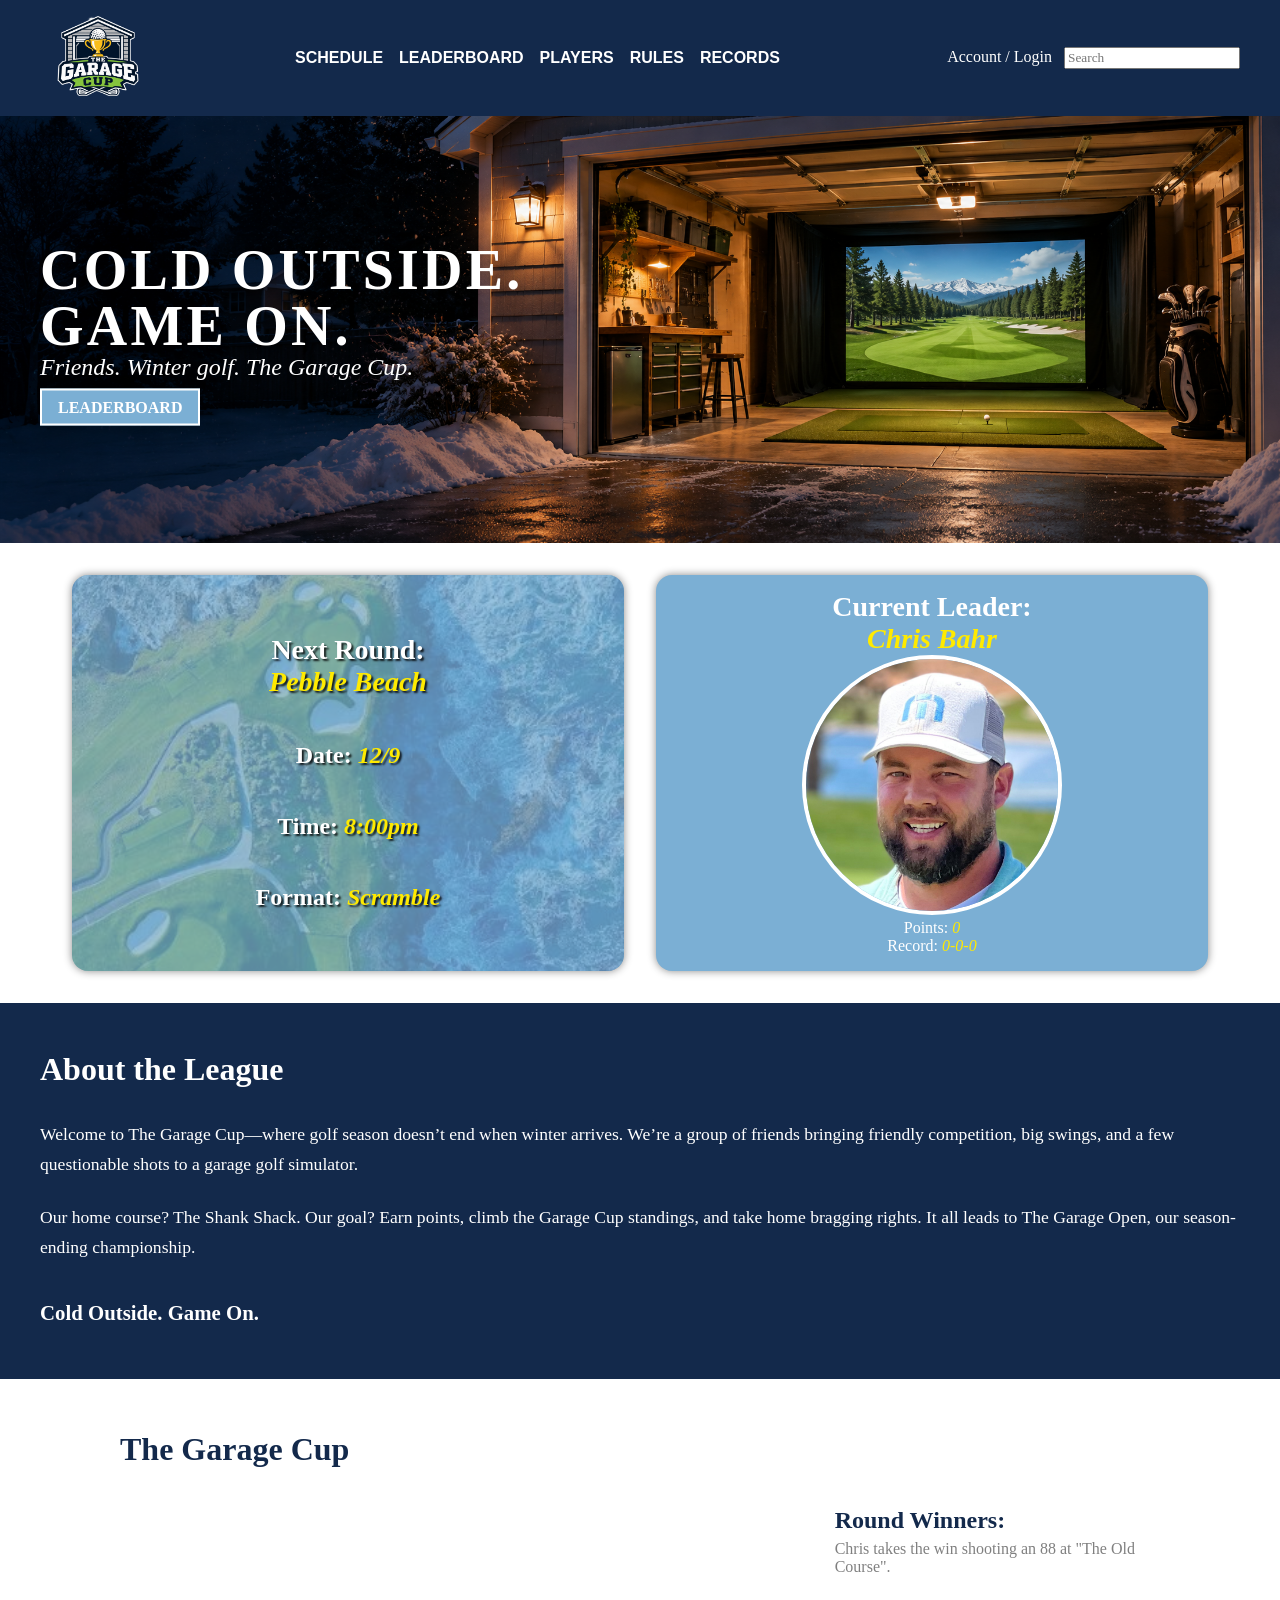
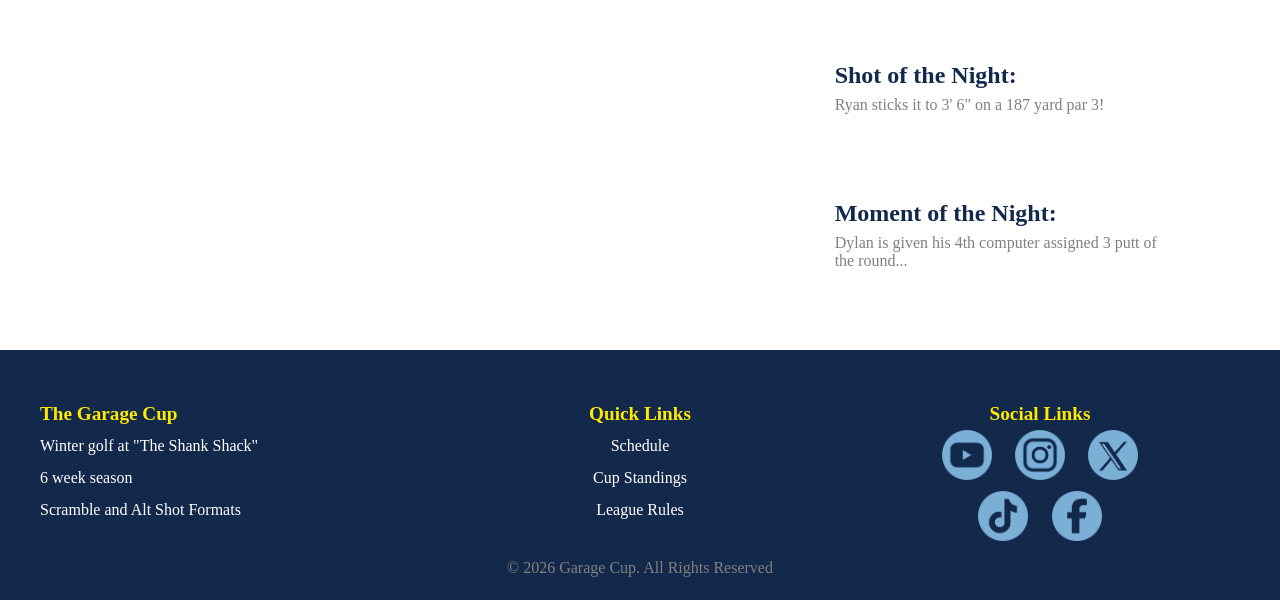
==== index.html @ 235967ee "initial website" ====
<!DOCTYPE html>
<html lang="en">
<head>
    <meta charset="UTF-8">
    <meta name="viewport" content="width=device-width, initial-scale=1.0">
    <title>Golf League</title>
    <script src="js/script.js" defer></script>
    <link rel="stylesheet" href="css/style.css">

</head>
<body>
    <header>
        <div class="headerContainer">
            <a href="index.html"><img src="images/logo.png" alt="" class="logo"></a>
            <button class="menuToggle" type="button" aria-expanded="false" aria-controls="mobileMenu" aria-label="Open navigation menu">
                <span></span>
                <span></span>
                <span></span>
            </button>
            <div class="rightAlign">
                <a href="#">Account / Login</a>
                <input type="text" placeholder="Search">
            </div>
            <div class="mobileMenu" id="mobileMenu">
                <nav>
                    <a href="#">Schedule</a>
                    <a href="#">Leaderboard</a>
                    <a href="#">Players</a>
                    <a href="#">Rules</a>
                    <a href="#">Records</a>
                </nav>
            </div>
        </div>
    </header>
    <main class="mainBanner">
        <div class="bannerText">
            <h2>Cold Outside.<br>Game On.</h2>
            <p>Friends. Winter golf. The Garage Cup.</p>
            <br>
            <a href="#" class="primary-btn">Leaderboard</a>
        </div>
    </main>
    <section class="cardAreas">
        <div class="upcomingEvent">
            <h2>Next Round: <br><span id="nextCourse">Pebble Beach</span></h2>
            <h3>Date: <span id="nextDate">12/9</span></h3>
            <h3>Time: <span id="textTime">8:00pm</span></h3>
            
            <h3>Format: <span id="nextFormat">Scramble</span></h3>
            <img src="images/courses/pebbleBeach.jfif" id="course_bkrd_img" alt="">
        </div>
        <div>
            <h2>Current Leader: <br><span id="playerName">Chris Bahr</span></h2>
            <img src="images/bioPics/chrisBahr.jpg" alt="" id="playerImg" class="bioImg">
            <p></p>
            <p>Points: <span id="pointsTotal">0</span></p>
            <p>Record: <span id="playerRecord">0-0-0</span></p>
            
        </div>
    </section>
    <section class="aboutLeague">
        <div class="maxContainer">
            <h2>About the League</h2>

            <p>
                Welcome to The Garage Cup—where golf season doesn’t end
                when winter arrives. We’re a group of friends bringing
                friendly competition, big swings, and a few questionable
                shots to a garage golf simulator.
            </p>

            <p>
                Our home course? The Shank Shack. Our goal? Earn points,
                climb the Garage Cup standings, and take home bragging
                rights. It all leads to The Garage Open, our season-ending
                championship.
            </p>

            <p class="aboutTagline">
                Cold Outside. Game On.
            </p>
        </div>
    </section>
    <section class="leagueHighlighst">
        <h2>The Garage Cup</h2>
        <div class="video">
            <iframe src="https://www.youtube.com/embed/SbxzBFLwjEA?si=u9vJ6hSSdONb1Ttj" 
            title="YouTube video player" frameborder="0" allow="accelerometer; 
            autoplay; clipboard-write; encrypted-media; gyroscope; picture-in-picture; 
            web-share" referrerpolicy="strict-origin-when-cross-origin" allowfullscreen>
            </iframe>
        </div>
        <div class="roundHighlightInfo">
            <p>Round Winners: <br>
                <span id="roundWinner">Chris takes the win shooting an 88 at "The Old Course".</span>
            </p>
            <p>Shot of the Night: <br>
                <span id="shotOfTheNight">Ryan sticks it to 3' 6" on a 187 yard par 3!</span>
            </p>
            <p>Moment of the Night: <br>
                <span id="momentOfTheNight">Dylan is given his 4th computer assigned 3 putt of the round...</span>
            </p>
        </div>
    </section>
    <footer>
        <div class="col_3_container">
            <div class="leftAlign">
                <p>
                    The Garage Cup 
                    <br>
                    Winter golf at "The Shank Shack"
                    <br>
                    6 week season
                    <br>
                    Scramble and Alt Shot Formats
                </p>
            </div>
            <div>
                <p>
                    Quick Links
                    <br>
                    <a href="#">Schedule</a> <br>
                    <a href="#">Cup Standings</a> <br>
                    <a href="#">League Rules</a>
                </p>
            </div>
            <div class="icons">
                <p>Social Links</p>
                <a href="#"><img src="images/icons/iYoutube.png" alt=""></a>
                <a href="#"><img src="images/icons/iInstagram.png" alt=""></a>
                <a href="#"><img src="images/icons/iX.png" alt=""></a>
                <br>
                <a href="#"><img src="images/icons/iTikTok.png" alt=""></a>
                <a href="#"><img src="images/icons/iFacebook.png" alt=""></a>  
            </div>
        </div>
        <p style="text-align: center; color:gray">&copy; 2026 Garage Cup. All Rights Reserved</p>
    </footer>

</body>
</html>
---- css/style.css ----
* {
    margin:0;
    box-sizing: border-box;
    font-family: tahoma;
}
html {
    font-size: 100%;
    width: 100%;
    overflow-x: hidden;
}
body {
    font-size: 1rem;
    width: 100%;
    overflow-x: hidden;
}
h1 {
    font-size: 2.25rem;
}
h2 {
    font-size: 1.75rem;
}
h3 {
    font-size: 1.5rem;
}
h4 {
    font-size: 1.25rem;
}
h5 {
    font-size: 1.125rem;
}
h6 {
    font-size: 1rem;
}
p {
    font-size: 1rem;
}
a {
    text-decoration: none;
}
.maxContainer {
    max-width: 1200px;
    margin:0 auto;
    position: relative;
}
header {
    width:100%;
    padding:1rem;
    background-color: #13294b;
    user-select: none;
}
.headerContainer {
    max-width: 1200px;
    margin:0 auto;
    display:grid;
    grid-template-columns: 110px 1fr 315px;
    color:white;
    text-align: center;
    align-items: center;
}
.headerContainer > a {
    grid-column: 1;
    grid-row: 1;
}
.menuToggle {
    display: none;
}
.mobileMenu {
    display: contents;
}
.mobileMenu nav {
    grid-column: 2;
    grid-row: 1;
    display: flex;
    align-items: center;
    justify-content: center;
}
.rightAlign {
    grid-column: 3;
    grid-row: 1;
}
nav a {
    text-transform: uppercase;
    font-weight: bold;
    font-size:1rem;
    font-family: arial;
}
header a {
    color:white;
    margin:0 .5rem;
}
.logo {
    height:80px;
    text-align: left;
}
.rightAlign {
    text-align: right;
}
.leftAlign {
    text-align: left;
}
footer {
    background-color: #13294b;
    padding:3rem 1rem 1rem 1rem;
    line-height: 2;
}
footer a {
    color:white;
}
footer div p::first-line {
    font-weight: bold;
    font-size: 1.2rem;
    color:#ffea00;
    line-height: 1.7;
}
.col_3_container {
    max-width: 1200px;
    margin:0 auto;
    display:grid;
    grid-template-columns: 1fr 1fr 1fr;
    color:white;
    text-align: center;
}
.icons img {
    width:50px;
}
.icons a {
    margin:0 .6rem;
}
.mainBanner {
    width:100%;
    aspect-ratio: 3/1;
    background-image: url(../images/banner.png);
    background-size: cover;
    position: relative;
}
.bannerText {
    color:white;
    position:absolute;
    top:50%;
    left:50%;
    max-width: 1200px;
    width:100%;
    transform:translate(-50%, -50%);
    user-select: none;
}
.bannerText h2{
    text-transform: uppercase;
    letter-spacing: .2rem;
    font-size: 3.5rem;
    line-height: 1;
}
.bannerText p {
    font-style: italic;
    font-size: 1.5rem;
}
.primary-btn {
    background-color: #7bafd4;
    border:2px solid white;
    color:white;
    padding:.5rem 1rem;
    text-transform: uppercase;
    font-weight: 600;
}
.cardAreas {
    display:grid;
    grid-template-columns: 1fr 1fr;
    max-width: 1200px;
    margin:0 auto;
    padding:1rem;
    text-align: center;
}
.cardAreas div {
    padding:1rem;
    background:#7bafd4;
    margin:1rem;
    border-radius: 1rem;
    box-shadow: 0px 0px 8px rgba(0, 0, 0, 0.465);
    color:white;
    position: relative;
    overflow: hidden;
}
.cardAreas .upcomingEvent h2, .cardAreas .upcomingEvent h3 {
    z-index: 1;
    position: relative;
    text-shadow: 2px 2px 2px rgba(0, 0, 0, 0.836);
}
.cardAreas span {
    font-style: italic;
    color:#ffea00;
}
.cardAreas .upcomingEvent {
    display: flex;
    flex-direction: column;
    justify-content: space-evenly;
}
.bioImg {
    width:50%;
    height: auto;
    aspect-ratio: 1/1;
    object-fit: cover;
    border-radius: 50%;
    border:4px solid white;
}
#course_bkrd_img {
    position: absolute;
    width:100%;
    height:100%;
    object-fit: cover;
    top:0;
    left: 0;
    z-index: 0;
    opacity: .25;
}
.aboutLeague {
    padding: 3rem 1rem;
    background-color: #13294b;
    border-bottom:4px solid white;
}
.aboutLeague h2 {
    margin-bottom: 2rem;
    color: #ffffff;
    font-size: 2rem;
}
.aboutLeague p {
    margin-bottom: 1.5rem;
    color: #ffffff;
    font-size: 1.1rem;
    line-height: 1.7;
}
.aboutLeague .aboutTagline {
    margin-top: 2rem;
    margin-bottom: 0;
    color: #ffffff;
    font-weight: bold;
    font-size: 1.3rem;
}
.leagueHighlighst {
    padding:3rem;
    max-width: 1200px;
    margin:0 auto;
    display:flex;
    flex-wrap: wrap;
}
.leagueHighlighst .video {
    flex: 2;
    margin:2rem;
}
.leagueHighlighst div {
    flex: 1;
    margin:2rem;
}
.leagueHighlighst div iframe {
    width:100%;
    aspect-ratio: 16/9;
    height:auto;
}
.leagueHighlighst .roundHighlightInfo {
    display: flex;
    flex-direction: column;
    justify-content: space-between;
    color: gray;
}
.roundHighlightInfo p::first-line {
    font-weight: bold;
    font-size: 1.5rem;
    color:#13294b;
    line-height: 1.7;
}
.leagueHighlighst h2 {
    flex:100%;
    font-size: 2rem;
    margin-left:2rem;
    color: #13294b;
}






@media (max-width: 900px) {
    .headerContainer {
        grid-template-columns: 80px minmax(0, 1fr) 44px;
    }

    .headerContainer > a {
        grid-column: 1;
        grid-row: 1;
    }

    .logo {
        width: 80px;
        height: 60px;
        object-fit: contain;
    }

    .menuToggle {
        display: flex;
        grid-column: 3;
        grid-row: 1;
        width: 44px;
        height: 44px;
        padding: 10px;
        margin-left: auto;
        border: 1px solid rgba(255, 255, 255, 0.7);
        border-radius: 8px;
        background: transparent;
        flex-direction: column;
        justify-content: space-between;
        cursor: pointer;
    }

    .menuToggle span {
        width: 100%;
        height: 3px;
        border-radius: 3px;
        background: white;
        transition: transform 0.2s ease, opacity 0.2s ease;
    }

    .menuToggle[aria-expanded="true"] span:nth-child(1) {
        transform: translateY(10px) rotate(45deg);
    }

    .menuToggle[aria-expanded="true"] span:nth-child(2) {
        opacity: 0;
    }

    .menuToggle[aria-expanded="true"] span:nth-child(3) {
        transform: translateY(-10px) rotate(-45deg);
    }

    .mobileMenu {
        display: none;
        grid-column: 1 / -1;
        grid-row: 2;
        margin-top: 1rem;
        padding-top: 1rem;
        border-top: 1px solid rgba(255, 255, 255, 0.25);
    }

    .mobileMenu.isOpen {
        display: block;
    }

    .mobileMenu nav {
        display: grid;
        grid-template-columns: 1fr 1fr;
        gap: 0.25rem;
    }

    .mobileMenu nav a {
        padding: 0.65rem 0.25rem;
        margin: 0;
        font-size: 0.85rem;
    }

    .rightAlign {
        grid-column: 2;
        grid-row: 1;
        display: flex;
        flex-direction: column;
        align-items: center;
        justify-content: center;
        gap: 0.35rem;
        margin: 0;
        text-align: center;
    }

    .rightAlign input {
        width: 140px;
        max-width: 100%;
    }

    .mainBanner {
        aspect-ratio: 16 / 9;
    }

    .bannerText {
        padding: 0 1rem;
    }

    .bannerText h2 {
        font-size: 2.25rem;
    }

    .bannerText p {
        font-size: 1.1rem;
    }

    .cardAreas {
        grid-template-columns: 1fr;
    }

    .leagueHighlighst {
        padding: 2rem 1rem;
        flex-direction: column;
    }

    .leagueHighlighst h2 {
        margin-left: 1rem;
    }

    .leagueHighlighst .video,
    .leagueHighlighst div {
        width: 100%;
        margin: 1rem 0;
    }

    .col_3_container {
        grid-template-columns: 1fr;
        gap: 1.5rem;
    }

    .leftAlign {
        text-align: center;
    }
}

@media (max-width: 480px) {
    .headerContainer {
        grid-template-columns: 80px minmax(0, 1fr) 44px;
    }

    .rightAlign input {
        max-width: 180px;
    }

    .bannerText h2 {
        font-size: 1.8rem;
    }

    .bannerText p {
        font-size: 1rem;
    }

    .cardAreas {
        padding: 0.5rem;
    }

    .cardAreas div {
        margin: 0.5rem;
    }

    .aboutLeague {
        padding: 2rem 1.25rem;
    }
}
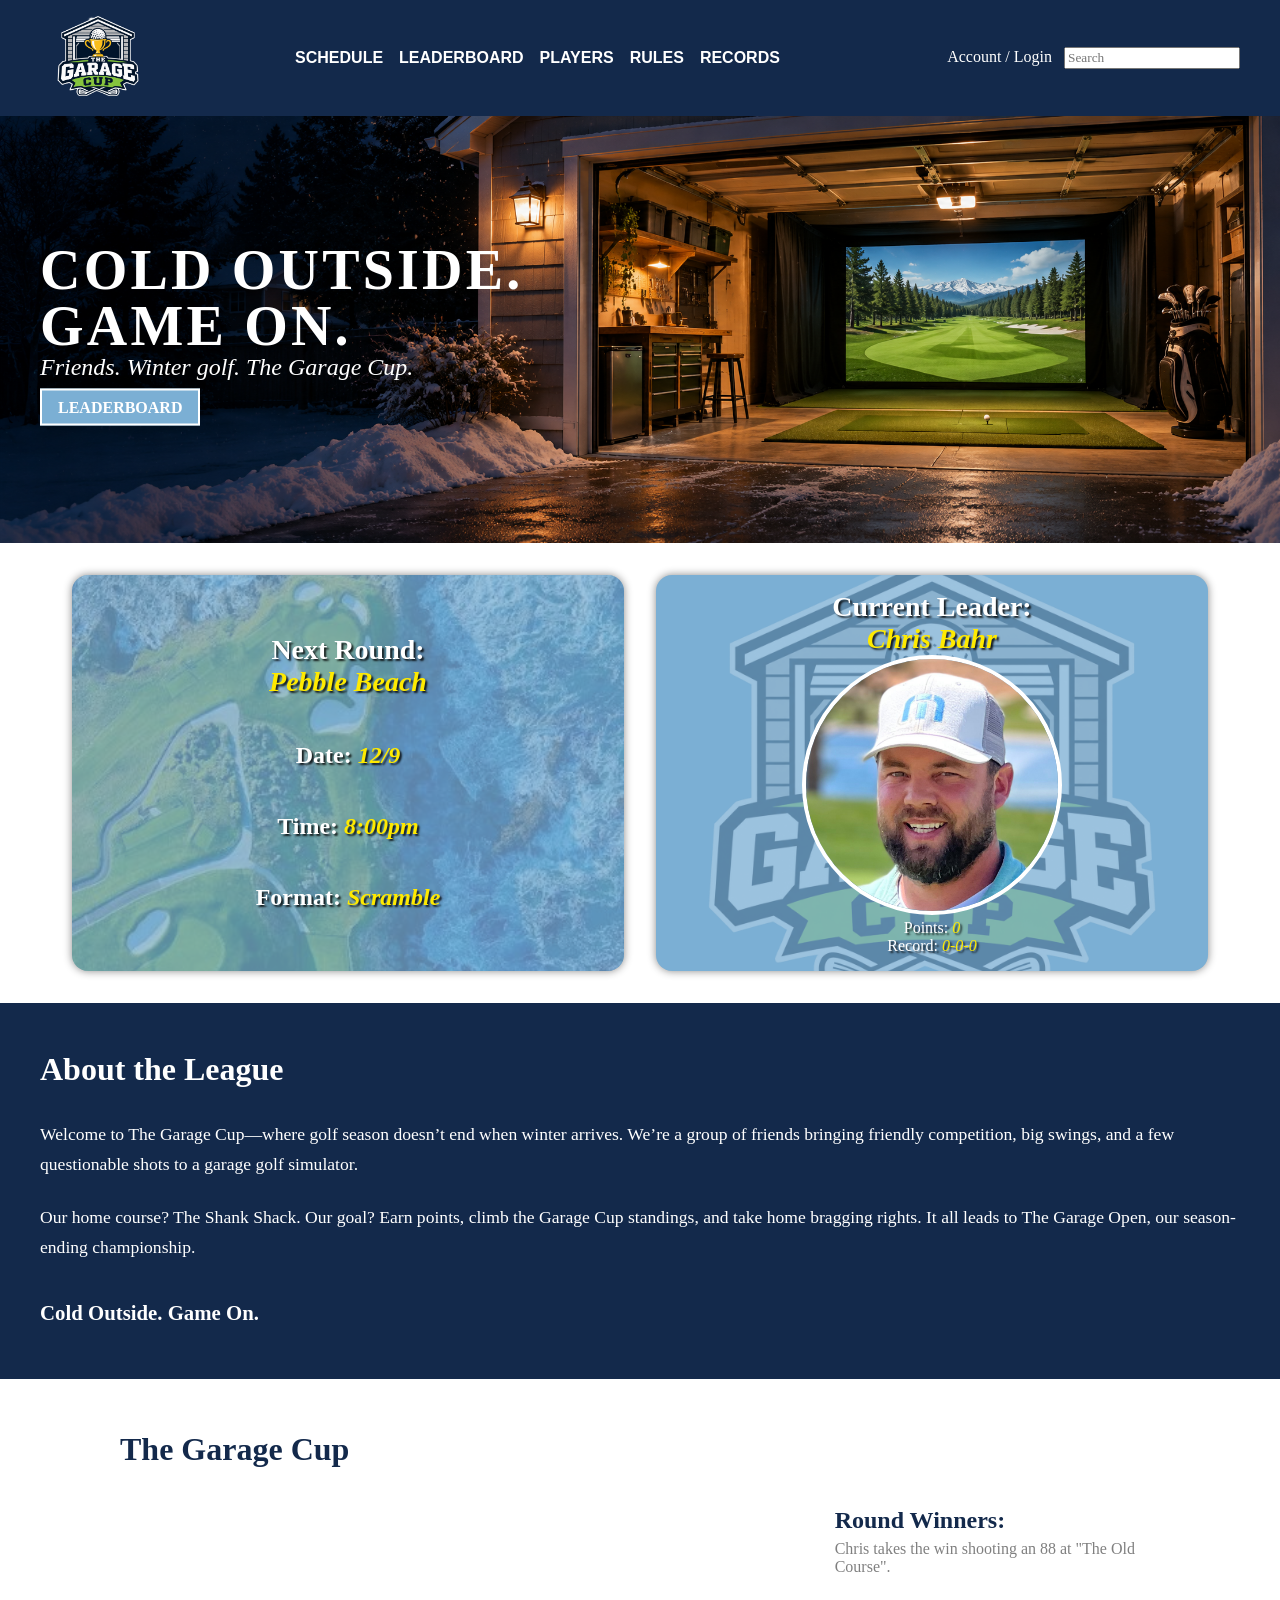
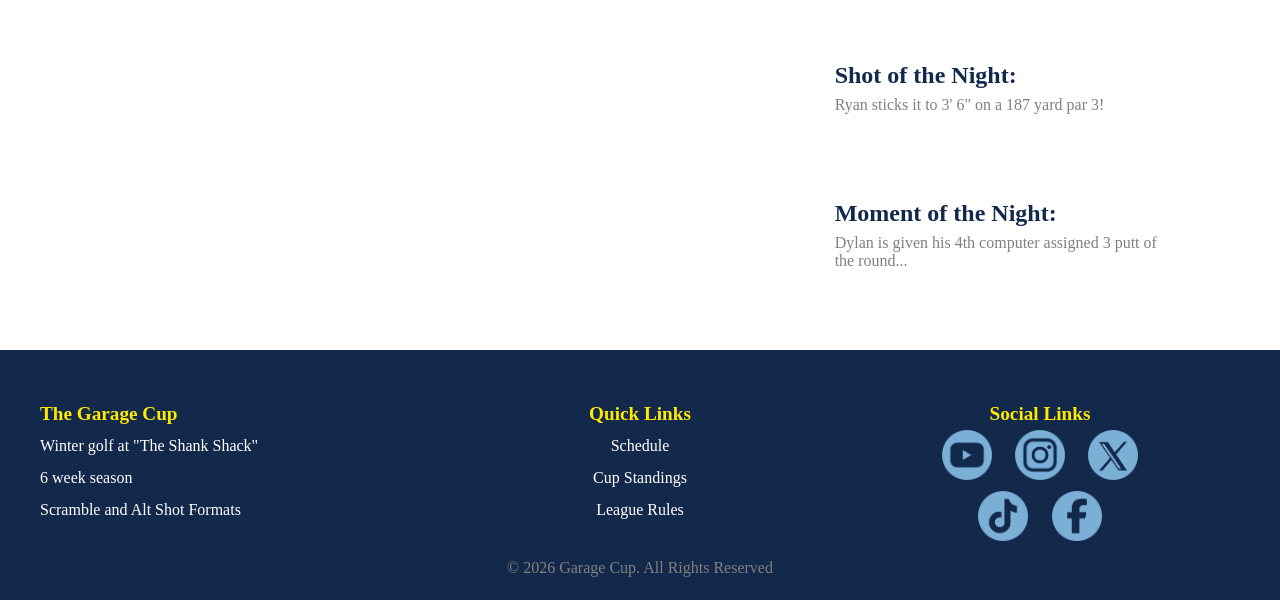
==== commit 120a65b3: "update current Leader" ====
--- a/index.html
+++ b/index.html
@@ -37,7 +37,7 @@
             <h2>Cold Outside.<br>Game On.</h2>
             <p>Friends. Winter golf. The Garage Cup.</p>
             <br>
-            <a href="#" class="primary-btn">Leaderboard</a>
+            <a href="#" class="primary-btn btmBtn">Leaderboard</a>
         </div>
     </main>
     <section class="cardAreas">
@@ -55,7 +55,7 @@
             <p></p>
             <p>Points: <span id="pointsTotal">0</span></p>
             <p>Record: <span id="playerRecord">0-0-0</span></p>
-            
+            <img src="images/logo.png" alt="" id="playerImg_bkrd" >
         </div>
     </section>
     <section class="aboutLeague">
--- a/css/style.css
+++ b/css/style.css
@@ -179,7 +179,7 @@
     position: relative;
     overflow: hidden;
 }
-.cardAreas .upcomingEvent h2, .cardAreas .upcomingEvent h3 {
+.cardAreas h2, .cardAreas h3, .cardAreas p {
     z-index: 1;
     position: relative;
     text-shadow: 2px 2px 2px rgba(0, 0, 0, 0.836);
@@ -200,8 +200,20 @@
     object-fit: cover;
     border-radius: 50%;
     border:4px solid white;
+    position: relative;
+    z-index: 1;
 }
 #course_bkrd_img {
+    position: absolute;
+    width:100%;
+    height:100%;
+    object-fit: cover;
+    top:0;
+    left: 0;
+    z-index: 0;
+    opacity: .25;
+}
+#playerImg_bkrd {
     position: absolute;
     width:100%;
     height:100%;
@@ -373,21 +385,36 @@
     }
 
     .mainBanner {
-        aspect-ratio: 16 / 9;
+        aspect-ratio: 3 / 4;
+        background-position: center;
+        background-image: url(../images/bannerMobile.png);
+        position: relative;
     }
 
     .bannerText {
         padding: 0 1rem;
+        transform:translate(0%, 0%);
+        width:100%;
+        height:100%;
+        position: relative;
+        top:0%;
+        left:0%;
+        text-align: center;
     }
 
     .bannerText h2 {
+        padding-top:1.8rem;
         font-size: 2.25rem;
     }
 
     .bannerText p {
         font-size: 1.1rem;
     }
-
+    .bannerText .btmBtn {
+        position:absolute;
+        bottom:3rem;
+        transform: translate(-50%, 0);
+    }
     .cardAreas {
         grid-template-columns: 1fr;
     }
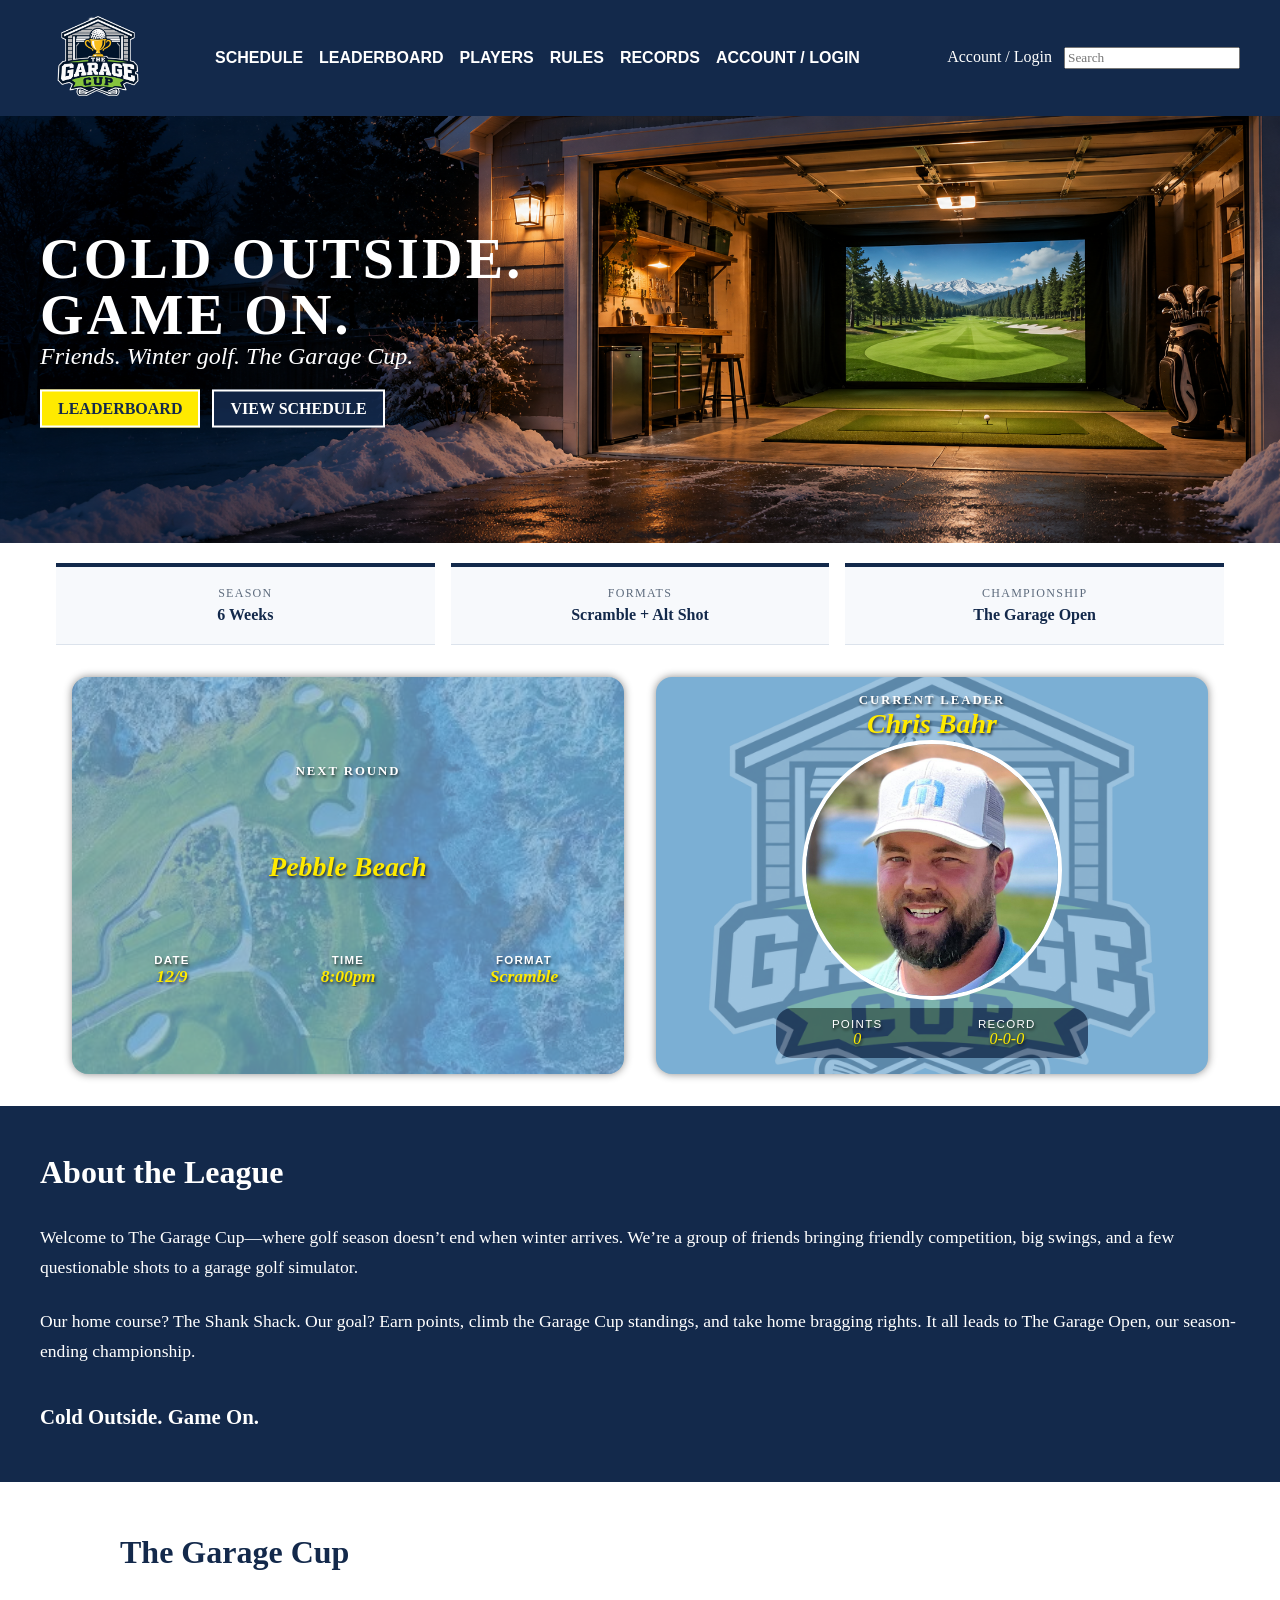
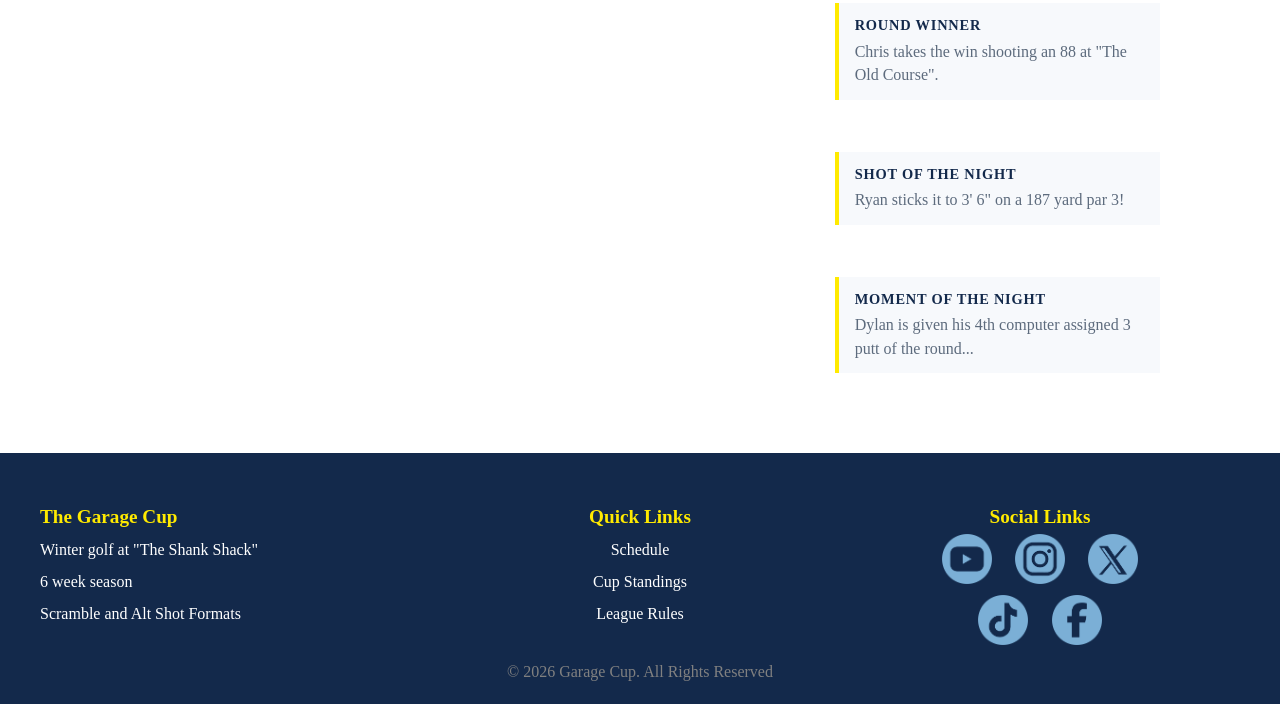
==== commit ec6b079c: "Update homepage layout Co-authored-by: Copilot <223556219+Copilot@users.noreply.github.com>" ====
--- a/index.html
+++ b/index.html
@@ -28,6 +28,7 @@
                     <a href="#">Players</a>
                     <a href="#">Rules</a>
                     <a href="#">Records</a>
+                    <a href="#">Account / Login</a>
                 </nav>
             </div>
         </div>
@@ -36,26 +37,46 @@
         <div class="bannerText">
             <h2>Cold Outside.<br>Game On.</h2>
             <p>Friends. Winter golf. The Garage Cup.</p>
-            <br>
-            <a href="#" class="primary-btn btmBtn">Leaderboard</a>
+            <div class="heroActions">
+                <a href="#" class="primary-btn">Leaderboard</a>
+                <a href="#" class="secondary-btn">View Schedule</a>
+            </div>
         </div>
     </main>
+    <section class="seasonOverview" aria-label="Season overview">
+        <div>
+            <span>Season</span>
+            <strong>6 Weeks</strong>
+        </div>
+        <div>
+            <span>Formats</span>
+            <strong>Scramble + Alt Shot</strong>
+        </div>
+        <div>
+            <span>Championship</span>
+            <strong>The Garage Open</strong>
+        </div>
+    </section>
     <section class="cardAreas">
         <div class="upcomingEvent">
-            <h2>Next Round: <br><span id="nextCourse">Pebble Beach</span></h2>
-            <h3>Date: <span id="nextDate">12/9</span></h3>
-            <h3>Time: <span id="textTime">8:00pm</span></h3>
-            
-            <h3>Format: <span id="nextFormat">Scramble</span></h3>
-            <img src="images/courses/pebbleBeach.jfif" id="course_bkrd_img" alt="">
+            <p class="cardLabel">Next Round</p>
+            <h2><span id="nextCourse">Pebble Beach</span></h2>
+            <div class="cardDetails">
+                <h3><span class="detailLabel">Date</span><span id="nextDate">12/9</span></h3>
+                <h3><span class="detailLabel">Time</span><span id="textTime">8:00pm</span></h3>
+                <h3><span class="detailLabel">Format</span><span id="nextFormat">Scramble</span></h3>
+            </div>
+            <img src="images/courses/pebbleBeach.jfif" id="course_bkrd_img" alt="Pebble Beach golf course">
         </div>
-        <div>
-            <h2>Current Leader: <br><span id="playerName">Chris Bahr</span></h2>
-            <img src="images/bioPics/chrisBahr.jpg" alt="" id="playerImg" class="bioImg">
-            <p></p>
-            <p>Points: <span id="pointsTotal">0</span></p>
-            <p>Record: <span id="playerRecord">0-0-0</span></p>
-            <img src="images/logo.png" alt="" id="playerImg_bkrd" >
+        <div class="leaderCard">
+            <p class="cardLabel">Current Leader</p>
+            <h2><span id="playerName">Chris Bahr</span></h2>
+            <img src="images/bioPics/chrisBahr.jpg" alt="Chris Bahr" id="playerImg" class="bioImg">
+            <div class="leaderStats">
+                <p><span class="detailLabel">Points</span><span id="pointsTotal">0</span></p>
+                <p><span class="detailLabel">Record</span><span id="playerRecord">0-0-0</span></p>
+            </div>
+            <img src="images/logo.png" alt="" id="playerImg_bkrd" aria-hidden="true">
         </div>
     </section>
     <section class="aboutLeague">
@@ -81,25 +102,28 @@
             </p>
         </div>
     </section>
-    <section class="leagueHighlighst">
+    <section class="leagueHighlights">
         <h2>The Garage Cup</h2>
         <div class="video">
-            <iframe src="https://www.youtube.com/embed/SbxzBFLwjEA?si=u9vJ6hSSdONb1Ttj" 
+            <iframe src="https://www.youtube-nocookie.com/embed/SbxzBFLwjEA?si=u9vJ6hSSdONb1Ttj" 
             title="YouTube video player" frameborder="0" allow="accelerometer; 
             autoplay; clipboard-write; encrypted-media; gyroscope; picture-in-picture; 
             web-share" referrerpolicy="strict-origin-when-cross-origin" allowfullscreen>
             </iframe>
         </div>
         <div class="roundHighlightInfo">
-            <p>Round Winners: <br>
-                <span id="roundWinner">Chris takes the win shooting an 88 at "The Old Course".</span>
-            </p>
-            <p>Shot of the Night: <br>
-                <span id="shotOfTheNight">Ryan sticks it to 3' 6" on a 187 yard par 3!</span>
-            </p>
-            <p>Moment of the Night: <br>
-                <span id="momentOfTheNight">Dylan is given his 4th computer assigned 3 putt of the round...</span>
-            </p>
+            <article>
+                <span class="highlightLabel">Round Winner</span>
+                <p id="roundWinner">Chris takes the win shooting an 88 at "The Old Course".</p>
+            </article>
+            <article>
+                <span class="highlightLabel">Shot of the Night</span>
+                <p id="shotOfTheNight">Ryan sticks it to 3' 6" on a 187 yard par 3!</p>
+            </article>
+            <article>
+                <span class="highlightLabel">Moment of the Night</span>
+                <p id="momentOfTheNight">Dylan is given his 4th computer assigned 3 putt of the round...</p>
+            </article>
         </div>
     </section>
     <footer>
--- a/css/style.css
+++ b/css/style.css
@@ -154,12 +154,55 @@
     font-size: 1.5rem;
 }
 .primary-btn {
-    background-color: #7bafd4;
+    background-color: #ffea00;
     border:2px solid white;
-    color:white;
+    color:#13294b;
     padding:.5rem 1rem;
     text-transform: uppercase;
     font-weight: 600;
+    position: relative;
+    z-index: 1;
+}
+.secondary-btn {
+    background-color: rgba(19, 41, 75, 0.9);
+    border: 2px solid white;
+    color: white;
+    padding: .5rem 1rem;
+    text-transform: uppercase;
+    font-weight: 600;
+}
+.heroActions {
+    display: flex;
+    gap: .75rem;
+    margin-top: 1.25rem;
+}
+.seasonOverview {
+    max-width: 1200px;
+    margin: 0 auto;
+    padding: 1.25rem 1rem 0;
+    display: grid;
+    grid-template-columns: repeat(3, 1fr);
+    gap: 1rem;
+}
+.seasonOverview div {
+    min-height: 82px;
+    display: flex;
+    flex-direction: column;
+    justify-content: center;
+    text-align: center;
+    border-top: 4px solid #13294b;
+    border-bottom: 1px solid #dce3ec;
+    background: #f7f9fc;
+}
+.seasonOverview span {
+    color: #5d6b7d;
+    text-transform: uppercase;
+    letter-spacing: .08rem;
+    font-size: .75rem;
+    margin-bottom: .35rem;
+}
+.seasonOverview strong {
+    color: #13294b;
 }
 .cardAreas {
     display:grid;
@@ -182,7 +225,49 @@
 .cardAreas h2, .cardAreas h3, .cardAreas p {
     z-index: 1;
     position: relative;
-    text-shadow: 2px 2px 2px rgba(0, 0, 0, 0.836);
+    text-shadow: 1px 2px 3px rgba(0, 0, 0, 0.75);
+}
+.cardAreas .cardLabel {
+    text-transform: uppercase;
+    letter-spacing: .12rem;
+    font-size: .8rem;
+    font-weight: bold;
+}
+.cardAreas .detailLabel {
+    display: block;
+    color: white;
+    font-family: arial;
+    font-size: .72rem;
+    font-style: normal;
+    text-transform: uppercase;
+    letter-spacing: .08rem;
+}
+.cardDetails {
+    width: 100%;
+    display: grid;
+    grid-template-columns: repeat(3, 1fr);
+    gap: .5rem;
+    background: transparent !important;
+    box-shadow: none !important;
+    margin: 0 !important;
+    padding: 0 !important;
+}
+.cardDetails h3 {
+    font-size: 1.1rem;
+}
+.leaderStats {
+    width: 60%;
+    display: grid;
+    grid-template-columns: 1fr 1fr;
+    gap: .5rem;
+    background: rgba(19, 41, 75, .72) !important;
+    box-shadow: none !important;
+    border-radius: .5rem;
+    margin: .25rem auto 0 !important;
+    padding: .65rem !important;
+}
+.leaderStats p {
+    margin: 0;
 }
 .cardAreas span {
     font-style: italic;
@@ -246,39 +331,50 @@
     font-weight: bold;
     font-size: 1.3rem;
 }
-.leagueHighlighst {
+.leagueHighlights {
     padding:3rem;
     max-width: 1200px;
     margin:0 auto;
     display:flex;
     flex-wrap: wrap;
 }
-.leagueHighlighst .video {
+.leagueHighlights .video {
     flex: 2;
     margin:2rem;
 }
-.leagueHighlighst div {
+.leagueHighlights div {
     flex: 1;
     margin:2rem;
 }
-.leagueHighlighst div iframe {
+.leagueHighlights div iframe {
     width:100%;
     aspect-ratio: 16/9;
     height:auto;
 }
-.leagueHighlighst .roundHighlightInfo {
+.leagueHighlights .roundHighlightInfo {
     display: flex;
     flex-direction: column;
     justify-content: space-between;
-    color: gray;
-}
-.roundHighlightInfo p::first-line {
+    color: #5d6b7d;
+}
+.roundHighlightInfo article {
+    padding: .85rem 1rem;
+    border-left: 4px solid #ffea00;
+    background: #f7f9fc;
+}
+.roundHighlightInfo .highlightLabel {
+    display: block;
     font-weight: bold;
-    font-size: 1.5rem;
+    font-size: .9rem;
     color:#13294b;
-    line-height: 1.7;
-}
-.leagueHighlighst h2 {
+    text-transform: uppercase;
+    letter-spacing: .05rem;
+}
+.roundHighlightInfo p {
+    margin-top: .35rem;
+    line-height: 1.45;
+}
+.leagueHighlights h2 {
     flex:100%;
     font-size: 2rem;
     margin-left:2rem;
@@ -368,20 +464,7 @@
     }
 
     .rightAlign {
-        grid-column: 2;
-        grid-row: 1;
-        display: flex;
-        flex-direction: column;
-        align-items: center;
-        justify-content: center;
-        gap: 0.35rem;
-        margin: 0;
-        text-align: center;
-    }
-
-    .rightAlign input {
-        width: 140px;
-        max-width: 100%;
+        display: none;
     }
 
     .mainBanner {
@@ -410,26 +493,52 @@
     .bannerText p {
         font-size: 1.1rem;
     }
-    .bannerText .btmBtn {
-        position:absolute;
-        bottom:3rem;
-        transform: translate(-50%, 0);
+    .heroActions {
+        position: absolute;
+        bottom: 2.5rem;
+        left: 50%;
+        width: calc(100% - 2rem);
+        max-width: 480px;
+        transform: translateX(-50%);
+        justify-content: center;
+    }
+    .heroActions a {
+        flex: 1;
+        text-align: center;
     }
     .cardAreas {
         grid-template-columns: 1fr;
     }
 
-    .leagueHighlighst {
+    .seasonOverview {
+        grid-template-columns: 1fr;
+        gap: .5rem;
+        padding-top: 1rem;
+    }
+
+    .seasonOverview div {
+        min-height: 68px;
+    }
+
+    .cardDetails {
+        grid-template-columns: repeat(3, minmax(0, 1fr));
+    }
+
+    .leaderStats {
+        width: min(80%, 280px);
+    }
+
+    .leagueHighlights {
         padding: 2rem 1rem;
         flex-direction: column;
     }
 
-    .leagueHighlighst h2 {
+    .leagueHighlights h2 {
         margin-left: 1rem;
     }
 
-    .leagueHighlighst .video,
-    .leagueHighlighst div {
+    .leagueHighlights .video,
+    .leagueHighlights div {
         width: 100%;
         margin: 1rem 0;
     }
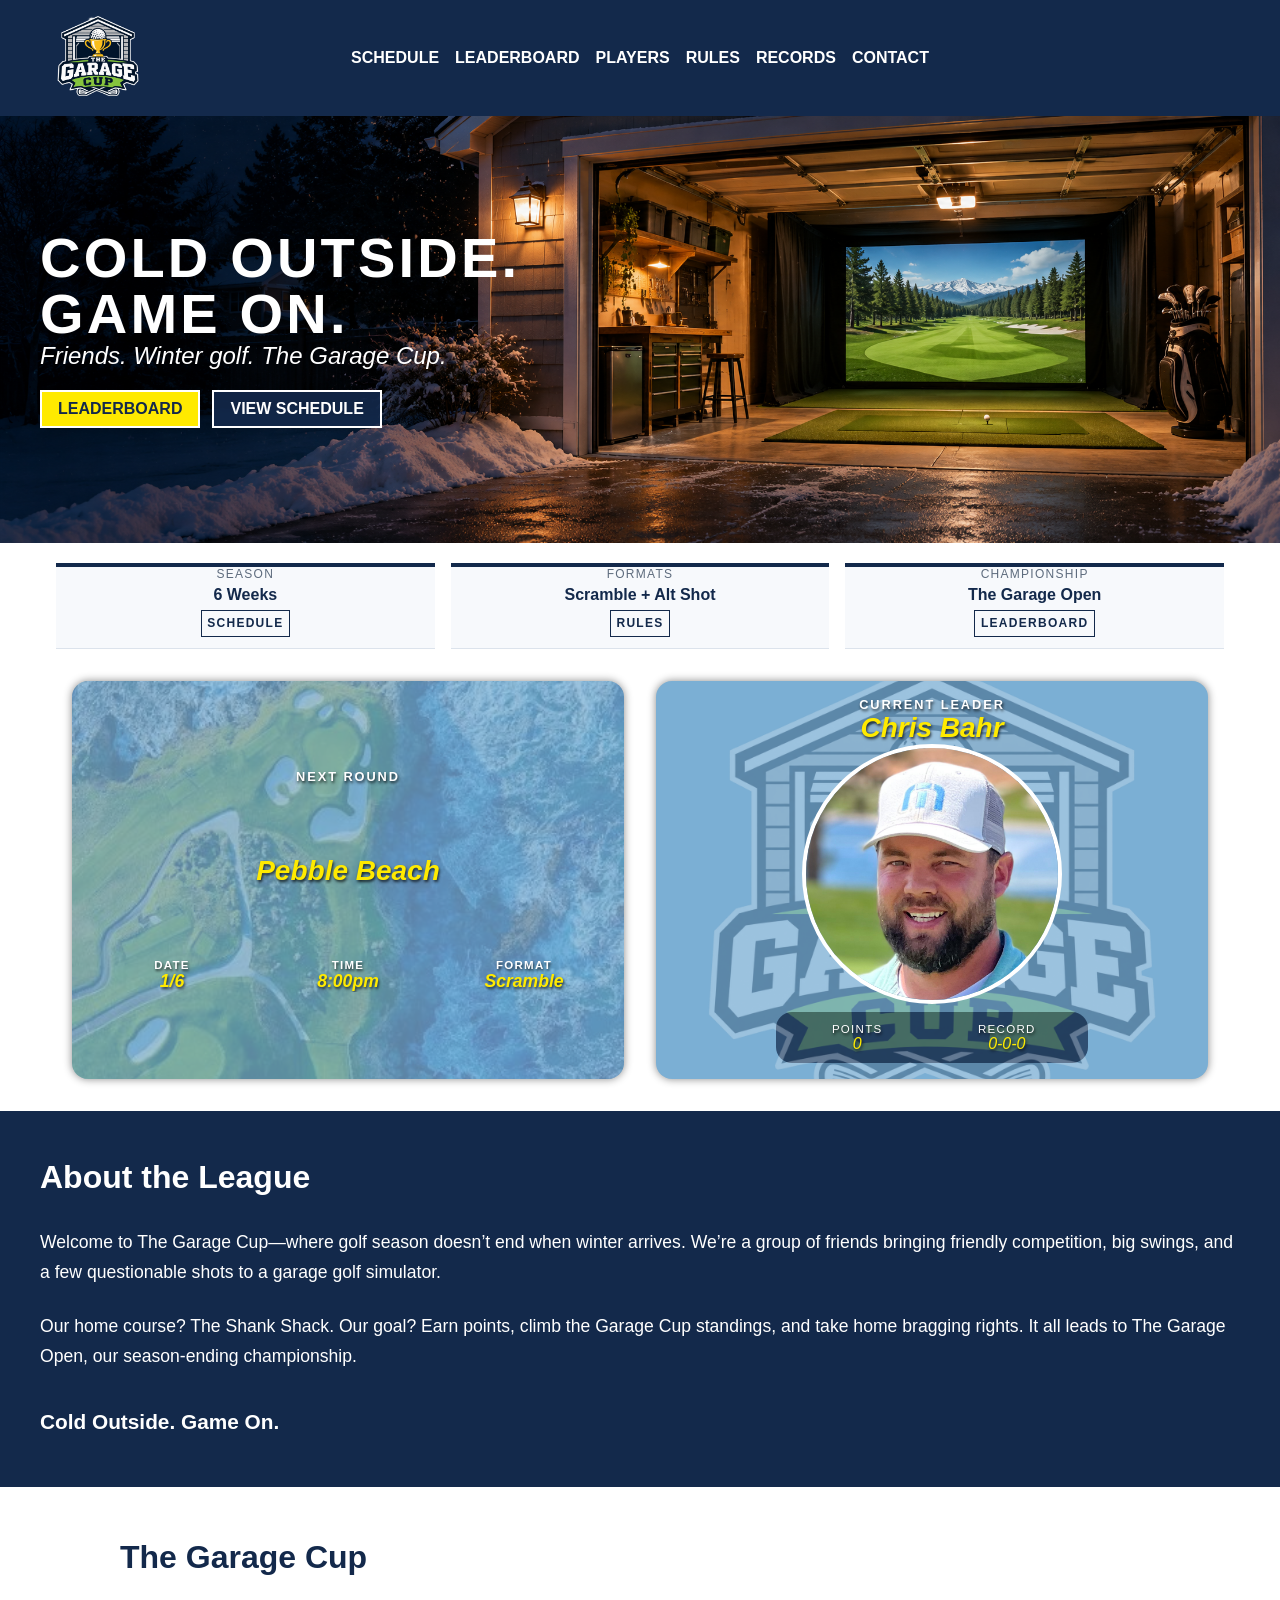
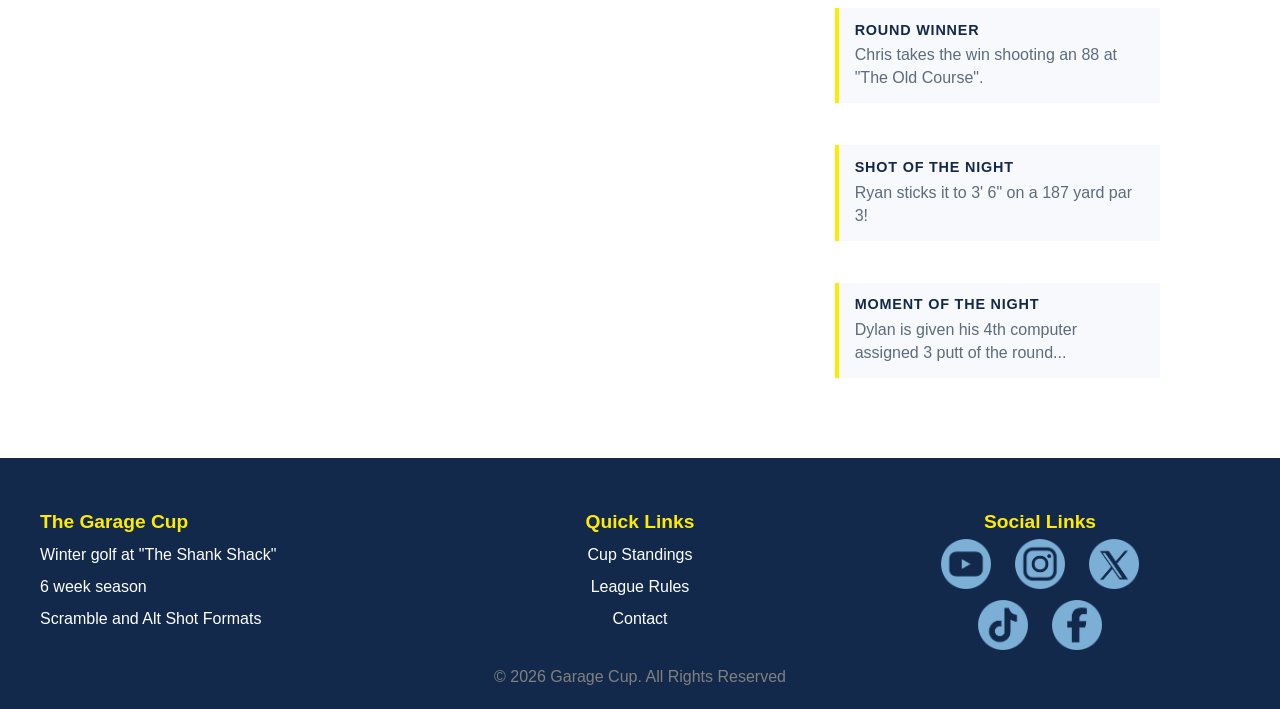
==== commit 925f1c3c: "update current leader" ====
--- a/index.html
+++ b/index.html
@@ -18,17 +18,16 @@
                 <span></span>
             </button>
             <div class="rightAlign">
-                <a href="#">Account / Login</a>
-                <input type="text" placeholder="Search">
+               
             </div>
             <div class="mobileMenu" id="mobileMenu">
                 <nav>
-                    <a href="#">Schedule</a>
-                    <a href="#">Leaderboard</a>
-                    <a href="#">Players</a>
+                    <a href="schedule.html">Schedule</a>
+                    <a href="leaderboard.html">Leaderboard</a>
+                    <a href="players.html">Players</a>
                     <a href="#">Rules</a>
                     <a href="#">Records</a>
-                    <a href="#">Account / Login</a>
+                    <a href="#">Contact</a>
                 </nav>
             </div>
         </div>
@@ -38,8 +37,8 @@
             <h2>Cold Outside.<br>Game On.</h2>
             <p>Friends. Winter golf. The Garage Cup.</p>
             <div class="heroActions">
-                <a href="#" class="primary-btn">Leaderboard</a>
-                <a href="#" class="secondary-btn">View Schedule</a>
+                <a href="leaderboard.html" class="primary-btn">Leaderboard</a>
+                <a href="schedule.html" class="secondary-btn">View Schedule</a>
             </div>
         </div>
     </main>
@@ -47,14 +46,17 @@
         <div>
             <span>Season</span>
             <strong>6 Weeks</strong>
+            <span><a href="schedule.html">Schedule</a></span>
         </div>
         <div>
             <span>Formats</span>
             <strong>Scramble + Alt Shot</strong>
+            <span><a href="#">Rules</a></span>
         </div>
         <div>
             <span>Championship</span>
             <strong>The Garage Open</strong>
+            <span><a href="leaderboard.html">Leaderboard</a></span>
         </div>
     </section>
     <section class="cardAreas">
@@ -62,7 +64,7 @@
             <p class="cardLabel">Next Round</p>
             <h2><span id="nextCourse">Pebble Beach</span></h2>
             <div class="cardDetails">
-                <h3><span class="detailLabel">Date</span><span id="nextDate">12/9</span></h3>
+                <h3><span class="detailLabel">Date</span><span id="nextDate">1/6</span></h3>
                 <h3><span class="detailLabel">Time</span><span id="textTime">8:00pm</span></h3>
                 <h3><span class="detailLabel">Format</span><span id="nextFormat">Scramble</span></h3>
             </div>
@@ -143,9 +145,9 @@
                 <p>
                     Quick Links
                     <br>
-                    <a href="#">Schedule</a> <br>
-                    <a href="#">Cup Standings</a> <br>
-                    <a href="#">League Rules</a>
+                    <a href="leaderboard.html">Cup Standings</a> <br>
+                    <a href="#">League Rules</a><br>
+                    <a href="#">Contact</a>
                 </p>
             </div>
             <div class="icons">
--- a/css/style.css
+++ b/css/style.css
@@ -1,7 +1,7 @@
 * {
     margin:0;
     box-sizing: border-box;
-    font-family: tahoma;
+    font-family: arial;
 }
 html {
     font-size: 100%;
@@ -52,7 +52,7 @@
     max-width: 1200px;
     margin:0 auto;
     display:grid;
-    grid-template-columns: 110px 1fr 315px;
+    grid-template-columns: 110px 1fr 110px;
     color:white;
     text-align: center;
     align-items: center;
@@ -170,6 +170,11 @@
     padding: .5rem 1rem;
     text-transform: uppercase;
     font-weight: 600;
+    position: relative;
+    z-index: 1;
+}
+.widthChange {
+    width:45%;
 }
 .heroActions {
     display: flex;
@@ -203,6 +208,14 @@
 }
 .seasonOverview strong {
     color: #13294b;
+}
+.seasonOverview a {
+    border:1px solid #13294b;
+    padding:.35rem;
+    color: #13294b;
+    font-weight: bold;
+    display: inline-block;
+    margin:.35rem 0;
 }
 .cardAreas {
     display:grid;
@@ -277,6 +290,7 @@
     display: flex;
     flex-direction: column;
     justify-content: space-evenly;
+    align-items: center;
 }
 .bioImg {
     width:50%;
@@ -380,9 +394,51 @@
     margin-left:2rem;
     color: #13294b;
 }
-
-
-
+/** Table CSS **/
+.fillPage {
+    min-height: 100vh;
+    display: grid;
+    grid-template-rows: auto 1fr auto;
+
+}
+.tableSchedule {
+    max-width: 1200px;
+    width: 100%;
+    margin:1rem auto;
+    border-collapse: separate;
+    border-spacing: 0;
+    overflow: hidden;
+    border:3px solid gray;
+    border-radius: 1rem;
+    text-align: center;
+}
+.tableSchedule tr {
+    background-color: #e4e4e4;
+
+}
+.tableSchedule tr:nth-child(odd) {
+    background-color: #c9c9c9;
+}
+.tableSchedule tr:nth-child(1) {
+    background-color: #13294b;
+    color: #ffffff;
+}
+.tableSchedule th {
+    padding:1rem;
+    border:1px solid gray;
+}
+.tableSchedule td {
+    border:1px solid gray;
+    padding:1rem;
+    color:#13294b;
+    font-weight: bold;
+}
+.scheduleTextArea {
+    max-width: 1200px;
+    padding:1rem;
+    margin: 1rem auto;
+
+}
 
 
 
@@ -581,4 +637,7 @@
     .aboutLeague {
         padding: 2rem 1.25rem;
     }
+    .tableSchedule {
+        font-size: 67%;
+    }
 }
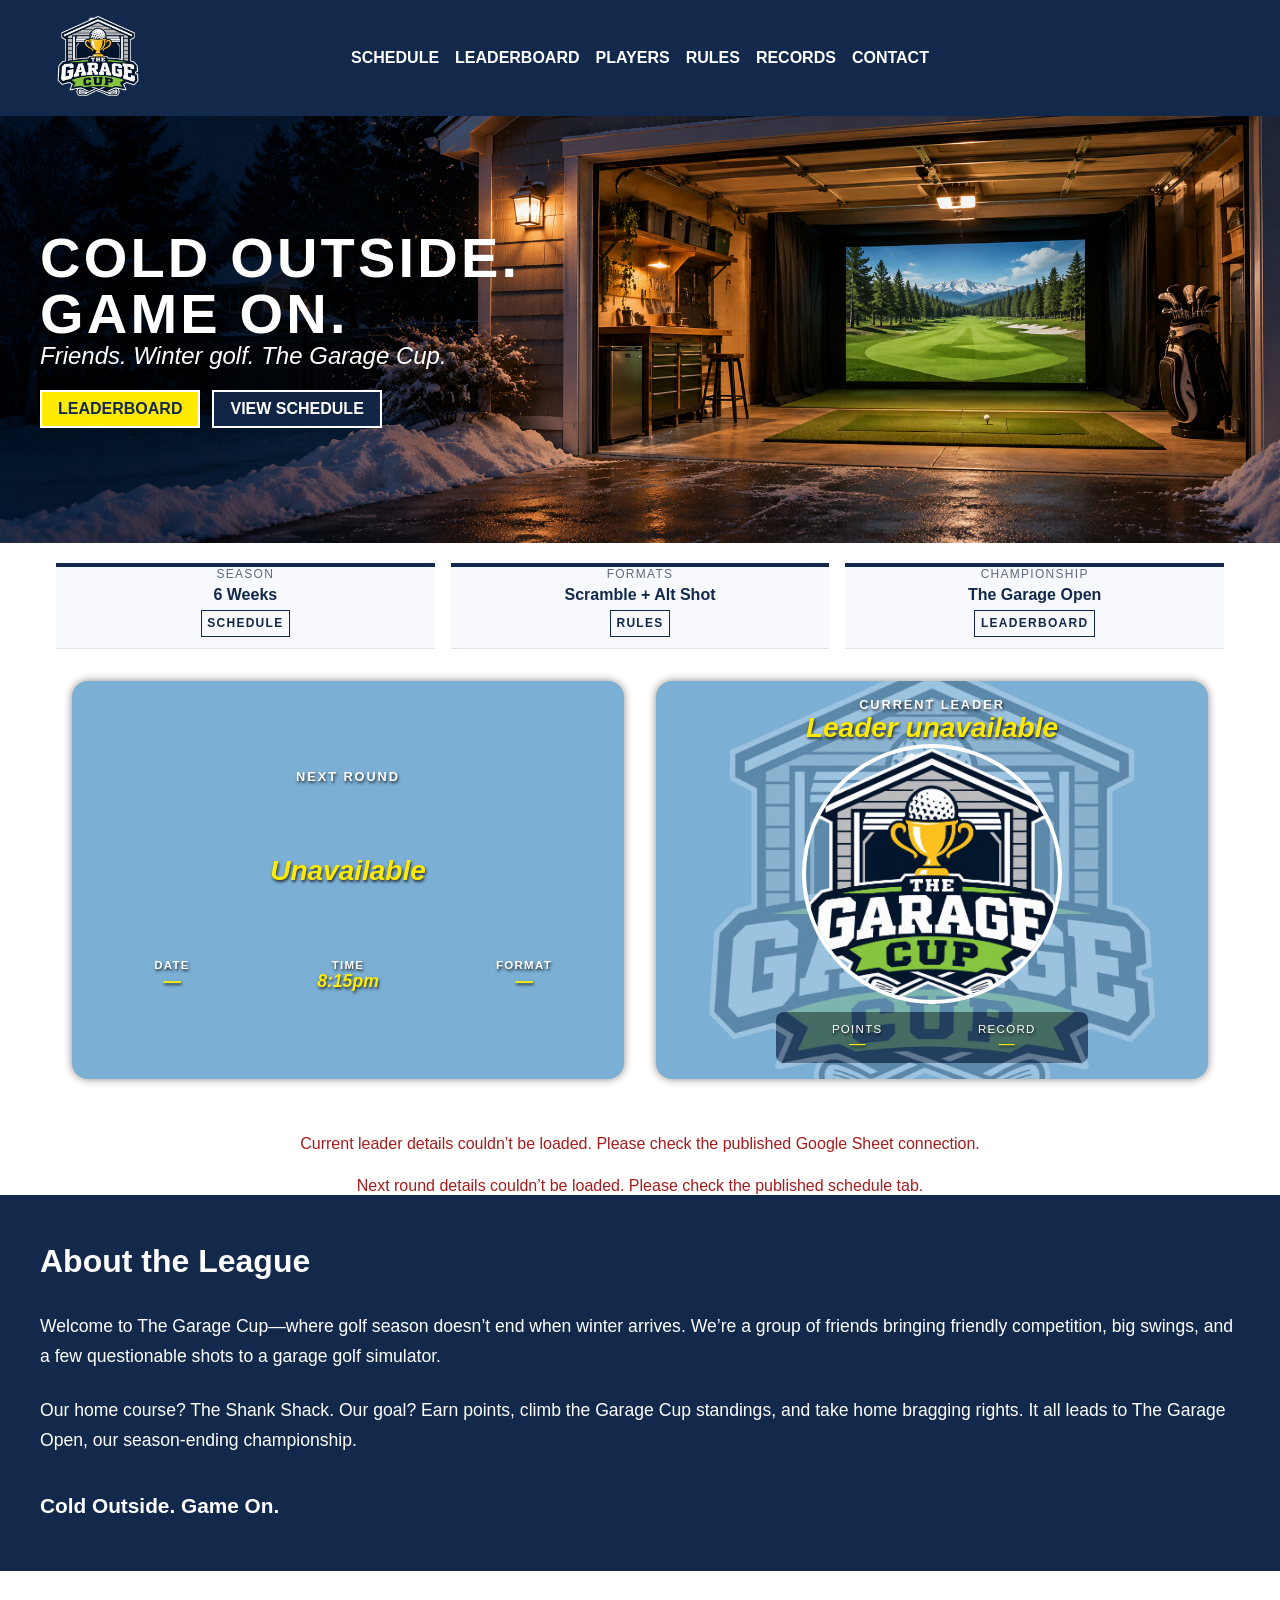
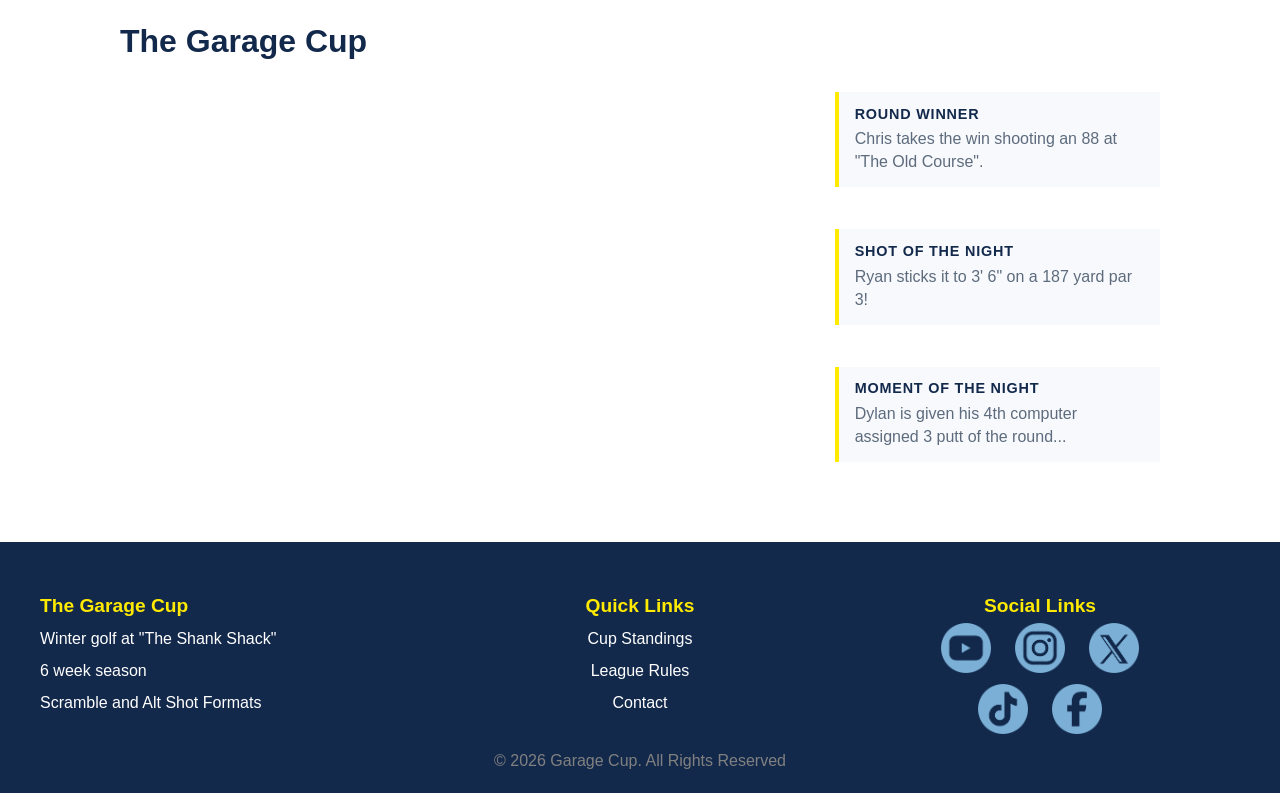
==== commit e34c60d4: "new Update" ====
--- a/index.html
+++ b/index.html
@@ -3,8 +3,10 @@
 <head>
     <meta charset="UTF-8">
     <meta name="viewport" content="width=device-width, initial-scale=1.0">
-    <title>Golf League</title>
+    <title>The Garage Cup</title>
     <script src="js/script.js" defer></script>
+    <script src="js/csv.js" defer></script>
+    <script src="js/homepage.js" defer></script>
     <link rel="stylesheet" href="css/style.css">
 
 </head>
@@ -60,27 +62,34 @@
         </div>
     </section>
     <section class="cardAreas">
-        <div class="upcomingEvent">
+        <div class="upcomingEvent" id="nextRoundCard">
             <p class="cardLabel">Next Round</p>
-            <h2><span id="nextCourse">Pebble Beach</span></h2>
+            <h2><span id="nextCourse">Loading…</span></h2>
             <div class="cardDetails">
-                <h3><span class="detailLabel">Date</span><span id="nextDate">1/6</span></h3>
-                <h3><span class="detailLabel">Time</span><span id="textTime">8:00pm</span></h3>
-                <h3><span class="detailLabel">Format</span><span id="nextFormat">Scramble</span></h3>
+                <h3><span class="detailLabel">Date</span><span id="nextDate">—</span></h3>
+                <h3><span class="detailLabel">Time</span><span id="textTime">8:15pm</span></h3>
+                <h3><span class="detailLabel">Format</span><span id="nextFormat">—</span></h3>
             </div>
-            <img src="images/courses/pebbleBeach.jfif" id="course_bkrd_img" alt="Pebble Beach golf course">
+            <div class="nextTeams" id="nextTeams" hidden>
+                <div class="teamPlayers" id="nextTeamA"></div>
+                <span class="teamVs">vs</span>
+                <div class="teamPlayers" id="nextTeamB"></div>
+            </div>
+            <img id="course_bkrd_img" alt="" aria-hidden="true" hidden>
         </div>
         <div class="leaderCard">
             <p class="cardLabel">Current Leader</p>
-            <h2><span id="playerName">Chris Bahr</span></h2>
-            <img src="images/bioPics/chrisBahr.jpg" alt="Chris Bahr" id="playerImg" class="bioImg">
+            <h2><span id="playerName">Loading…</span></h2>
+            <img src="images/logo.png" alt="" id="playerImg" class="bioImg">
             <div class="leaderStats">
-                <p><span class="detailLabel">Points</span><span id="pointsTotal">0</span></p>
-                <p><span class="detailLabel">Record</span><span id="playerRecord">0-0-0</span></p>
+                <p><span class="detailLabel">Points</span><span id="pointsTotal">—</span></p>
+                <p><span class="detailLabel">Record</span><span id="playerRecord">—</span></p>
             </div>
             <img src="images/logo.png" alt="" id="playerImg_bkrd" aria-hidden="true">
         </div>
     </section>
+    <p class="dataStatus" id="leaderStatus" role="status" aria-live="polite" hidden></p>
+    <p class="dataStatus" id="nextRoundStatus" role="status" aria-live="polite" hidden></p>
     <section class="aboutLeague">
         <div class="maxContainer">
             <h2>About the League</h2>
--- a/css/style.css
+++ b/css/style.css
@@ -225,7 +225,8 @@
     padding:1rem;
     text-align: center;
 }
-.cardAreas div {
+.cardAreas > div,
+.cardAreas > .playerCard {
     padding:1rem;
     background:#7bafd4;
     margin:1rem;
@@ -267,6 +268,39 @@
 }
 .cardDetails h3 {
     font-size: 1.1rem;
+}
+.nextTeams {
+    position: relative;
+    z-index: 1;
+    width: 100%;
+    display: grid;
+    grid-template-columns: minmax(0, 1fr) auto minmax(0, 1fr);
+    align-items: center;
+    gap: .5rem;
+}
+.nextTeams[hidden] {
+    display: none;
+}
+.nextTeams .teamPlayers {
+    padding: .5rem;
+    border-radius: .5rem;
+    background: rgba(19, 41, 75, .72);
+}
+.nextTeams .teamPlayers span {
+    display: block;
+    color: white;
+    font-size: 1rem;
+    font-style: normal;
+    font-weight: bold;
+    text-shadow: 1px 2px 3px rgba(0, 0, 0, 0.75);
+}
+.nextTeams .teamVs {
+    color: #ffea00;
+    font-size: .9rem;
+    font-style: normal;
+    font-weight: bold;
+    text-transform: uppercase;
+    text-shadow: 1px 2px 3px rgba(0, 0, 0, 0.75);
 }
 .leaderStats {
     width: 60%;
@@ -282,6 +316,20 @@
 .leaderStats p {
     margin: 0;
 }
+.playerCards .leaderStats {
+    width: min(100%, 420px);
+    grid-template-columns: repeat(3, minmax(0, 1fr));
+}
+.dataStatus {
+    max-width: 1200px;
+    margin: 1.5rem auto 0;
+    padding: 0 1rem;
+    color: #5d6b7d;
+    text-align: center;
+}
+.dataStatus.isError {
+    color: #a61b1b;
+}
 .cardAreas span {
     font-style: italic;
     color:#ffea00;
@@ -312,7 +360,11 @@
     z-index: 0;
     opacity: .25;
 }
-#playerImg_bkrd {
+#course_bkrd_img[hidden] {
+    display: none;
+}
+#playerImg_bkrd,
+.playerCardBackground {
     position: absolute;
     width:100%;
     height:100%;
@@ -422,6 +474,26 @@
 .tableSchedule tr:nth-child(1) {
     background-color: #13294b;
     color: #ffffff;
+}
+#scheduleTable thead tr {
+    background-color: #13294b;
+    color: #ffffff;
+}
+#scheduleTable tbody tr:nth-child(1) {
+    background-color: #c9c9c9;
+    color: #13294b;
+}
+#leaderboardTable thead tr {
+    background-color: #13294b;
+    color: #ffffff;
+}
+#leaderboardTable tbody tr:nth-child(1) {
+    background-color: #c9c9c9;
+    color: #13294b;
+}
+#leaderboardTable tbody tr.leaderRow {
+    background-color: gold;
+    color: #13294b;
 }
 .tableSchedule th {
     padding:1rem;
@@ -630,7 +702,8 @@
         padding: 0.5rem;
     }
 
-    .cardAreas div {
+    .cardAreas > div,
+    .cardAreas > .playerCard {
         margin: 0.5rem;
     }
 
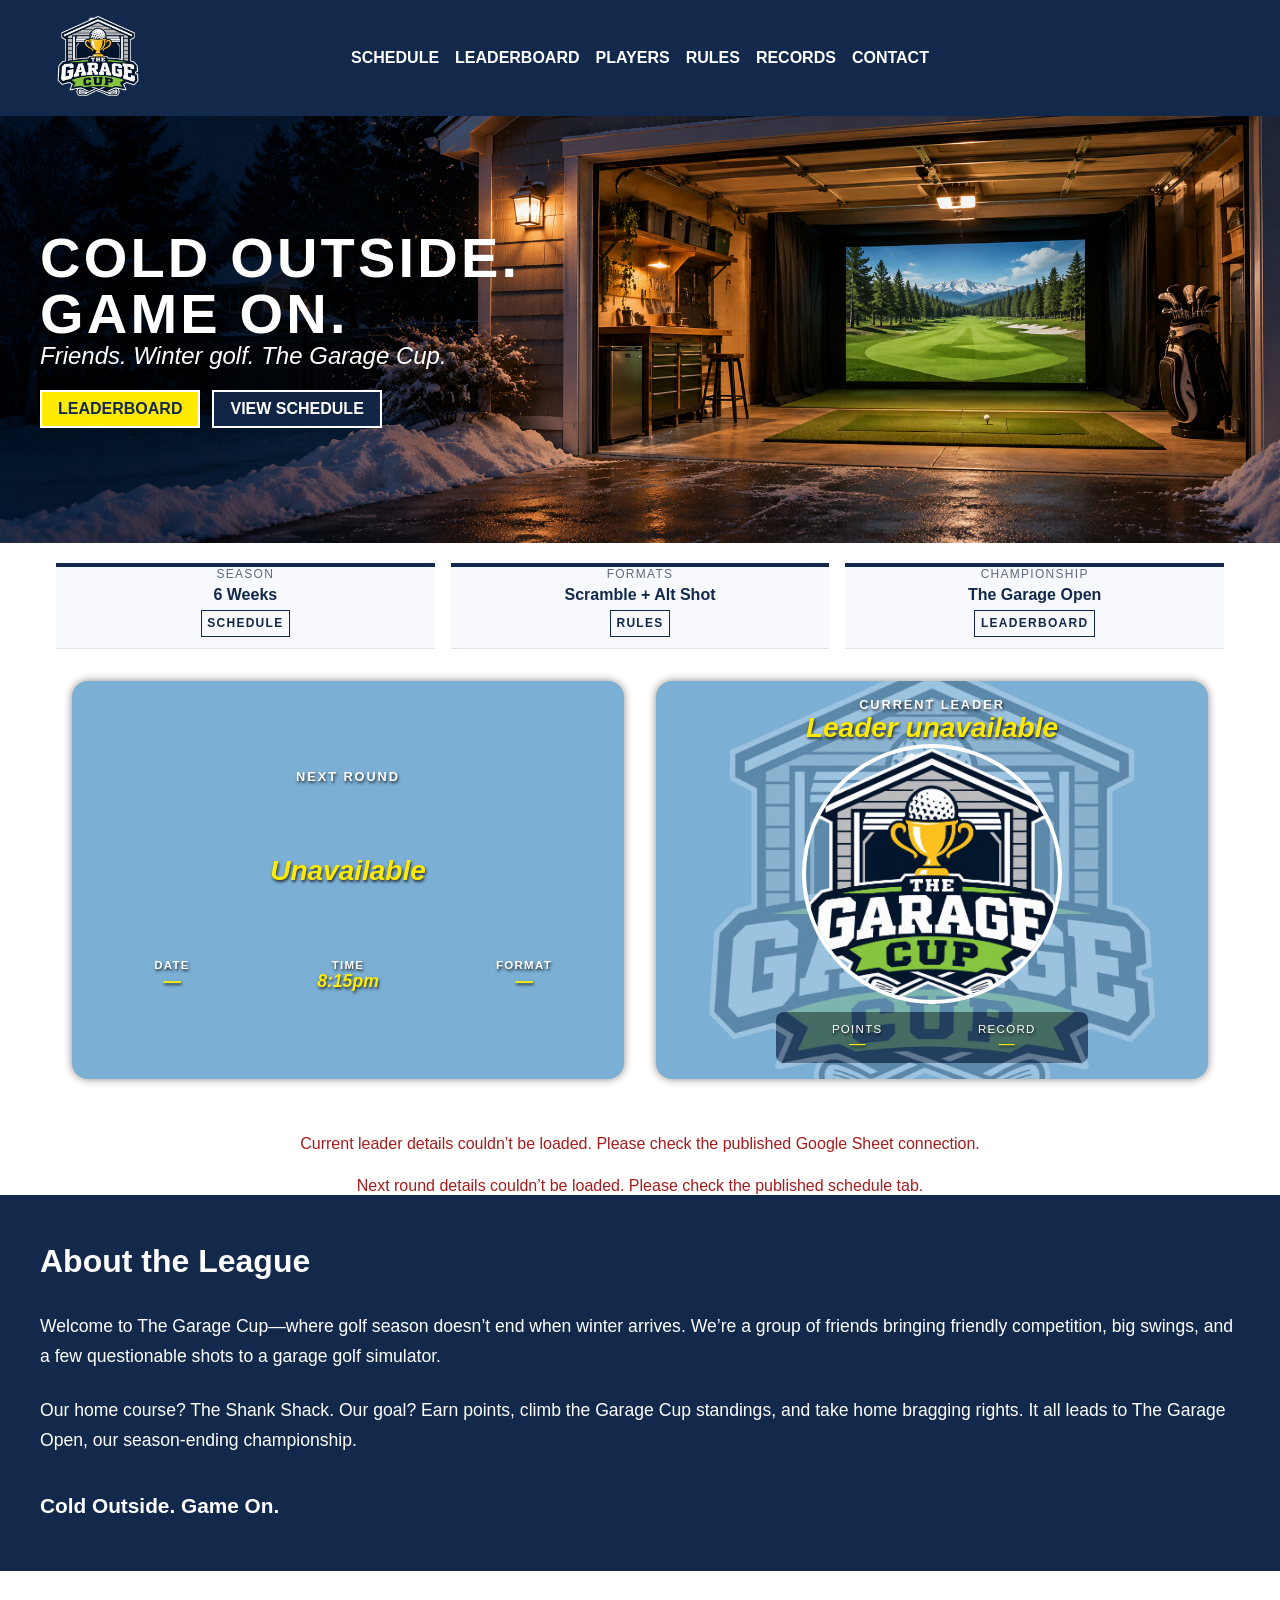
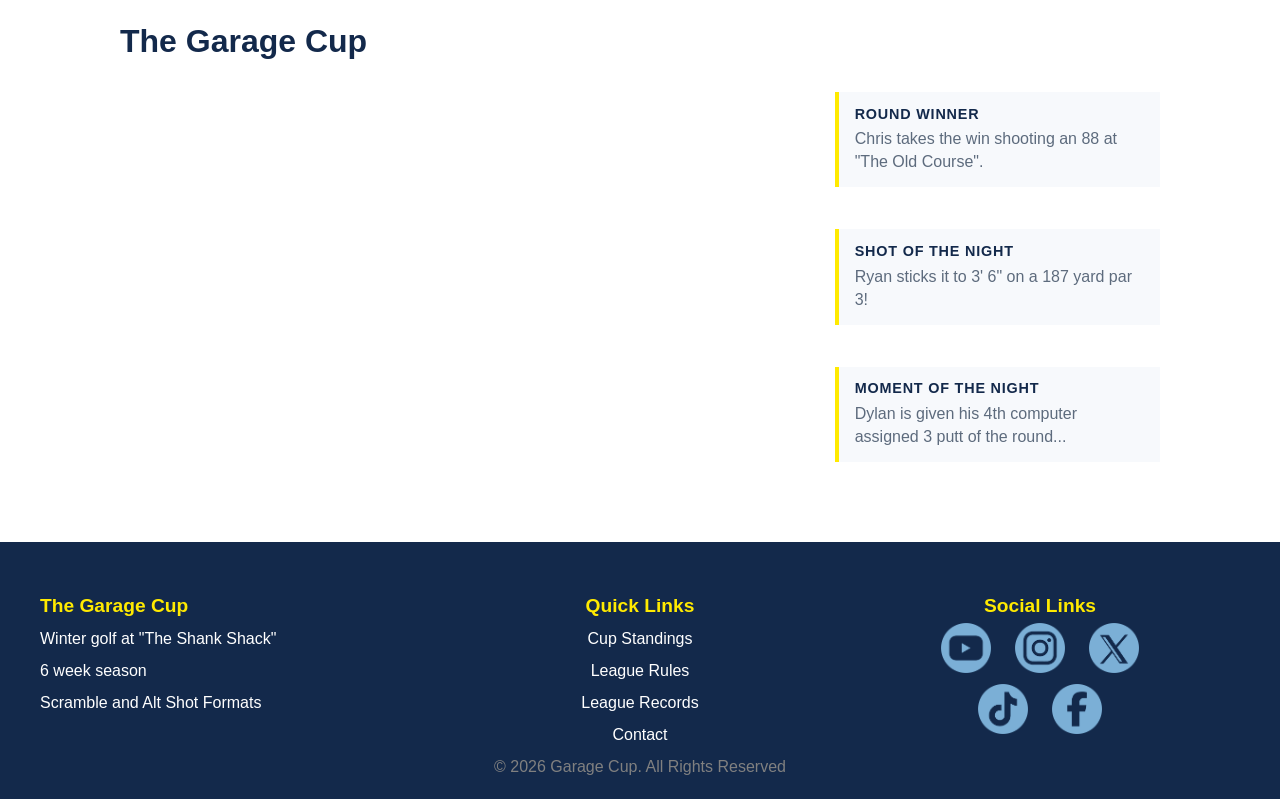
==== commit 17f06cea: "newUpdates" ====
--- a/index.html
+++ b/index.html
@@ -27,9 +27,9 @@
                     <a href="schedule.html">Schedule</a>
                     <a href="leaderboard.html">Leaderboard</a>
                     <a href="players.html">Players</a>
-                    <a href="#">Rules</a>
-                    <a href="#">Records</a>
-                    <a href="#">Contact</a>
+                    <a href="rules.html">Rules</a>
+                    <a href="records.html">Records</a>
+                    <a href="contact.html">Contact</a>
                 </nav>
             </div>
         </div>
@@ -53,7 +53,7 @@
         <div>
             <span>Formats</span>
             <strong>Scramble + Alt Shot</strong>
-            <span><a href="#">Rules</a></span>
+            <span><a href="rules.html">Rules</a></span>
         </div>
         <div>
             <span>Championship</span>
@@ -155,8 +155,9 @@
                     Quick Links
                     <br>
                     <a href="leaderboard.html">Cup Standings</a> <br>
-                    <a href="#">League Rules</a><br>
-                    <a href="#">Contact</a>
+                    <a href="rules.html">League Rules</a><br>
+                    <a href="records.html">League Records</a><br>
+                    <a href="contact.html">Contact</a>
                 </p>
             </div>
             <div class="icons">
--- a/css/style.css
+++ b/css/style.css
@@ -511,8 +511,154 @@
     margin: 1rem auto;
 
 }
-
-
+.copyright {
+    text-align: center;
+    color: gray;
+}
+.contentPage {
+    width: calc(100% - 2rem);
+    max-width: 1100px;
+    margin: 0 auto;
+    padding: 2rem 0 3rem;
+}
+.pageHeading {
+    padding: 2rem;
+    margin-bottom: 2rem;
+    color: white;
+    background: #13294b;
+    border-bottom: 5px solid #ffea00;
+}
+.pageHeading h1 {
+    margin: .35rem 0 .75rem;
+    font-size: clamp(2rem, 5vw, 3rem);
+}
+.pageHeading p:last-child {
+    max-width: 720px;
+    line-height: 1.65;
+}
+.pageHeading .eyebrow {
+    color: #ffea00;
+    font-weight: bold;
+    font-size: .8rem;
+    letter-spacing: .12rem;
+    text-transform: uppercase;
+}
+.contentSection {
+    margin: 2rem 0;
+}
+.contentSection > h2 {
+    margin-bottom: 1rem;
+    color: #13294b;
+}
+.infoGrid,
+.contactGrid {
+    display: grid;
+    grid-template-columns: repeat(2, minmax(0, 1fr));
+    gap: 1rem;
+}
+.infoCard {
+    padding: 1.25rem;
+    border-top: 4px solid #13294b;
+    background: #f2f5f9;
+    color: #27374c;
+}
+.infoCard h3,
+.infoCard h2 {
+    margin-bottom: .65rem;
+    color: #13294b;
+}
+.infoCard p,
+.infoCard li {
+    line-height: 1.6;
+}
+.infoCard ol,
+.ruleList {
+    padding-left: 1.35rem;
+}
+.infoCard li + li,
+.ruleList li + li {
+    margin-top: .5rem;
+}
+.infoCard a {
+    color: #13294b;
+    font-weight: bold;
+    text-decoration: underline;
+    text-decoration-color: #b5a500;
+    text-underline-offset: .15rem;
+}
+.ruleList {
+    padding: 1.25rem 1.25rem 1.25rem 2.5rem;
+    border-left: 4px solid #ffea00;
+    background: #f2f5f9;
+    color: #27374c;
+    line-height: 1.6;
+}
+.rulesNote,
+.recordsNote,
+.contactNote {
+    padding: 1rem 1.25rem;
+    border-left: 4px solid #ffea00;
+    background: #f7f9fc;
+    color: #5d6b7d;
+    line-height: 1.6;
+}
+.recordsTableWrap {
+    overflow-x: auto;
+    border: 1px solid #d5dce5;
+    border-radius: .5rem;
+}
+.recordsTable {
+    width: 100%;
+    min-width: 620px;
+    border-collapse: collapse;
+    text-align: left;
+}
+.recordsTable th,
+.recordsTable td {
+    padding: .9rem 1rem;
+    border-bottom: 1px solid #d5dce5;
+}
+.recordsTable thead {
+    color: white;
+    background: #13294b;
+}
+.recordsTable tbody tr:nth-child(even) {
+    background: #f2f5f9;
+}
+.recordsTable tbody th {
+    color: #13294b;
+}
+.recordsTable tbody tr:last-child th,
+.recordsTable tbody tr:last-child td {
+    border-bottom: 0;
+}
+.recordsNote {
+    margin-top: 1rem;
+}
+.contactGrid {
+    grid-template-columns: repeat(3, minmax(0, 1fr));
+}
+.contactCard h2 {
+    font-size: 1.35rem;
+}
+.contactNumber {
+    display: inline-block;
+    margin-bottom: .9rem;
+    color: #7bafd4;
+    font-size: .8rem;
+    font-weight: bold;
+    letter-spacing: .1rem;
+}
+.contactTip {
+    margin-top: 1rem;
+    padding-top: .75rem;
+    border-top: 1px solid #d5dce5;
+    color: #5d6b7d;
+    font-size: .9rem;
+}
+.contactNote {
+    margin-top: 2rem;
+}
 
 @media (max-width: 900px) {
     .headerContainer {
@@ -679,6 +825,9 @@
     .leftAlign {
         text-align: center;
     }
+    .contactGrid {
+        grid-template-columns: 1fr;
+    }
 }
 
 @media (max-width: 480px) {
@@ -710,6 +859,12 @@
     .aboutLeague {
         padding: 2rem 1.25rem;
     }
+    .pageHeading {
+        padding: 1.25rem;
+    }
+    .infoGrid {
+        grid-template-columns: 1fr;
+    }
     .tableSchedule {
         font-size: 67%;
     }
